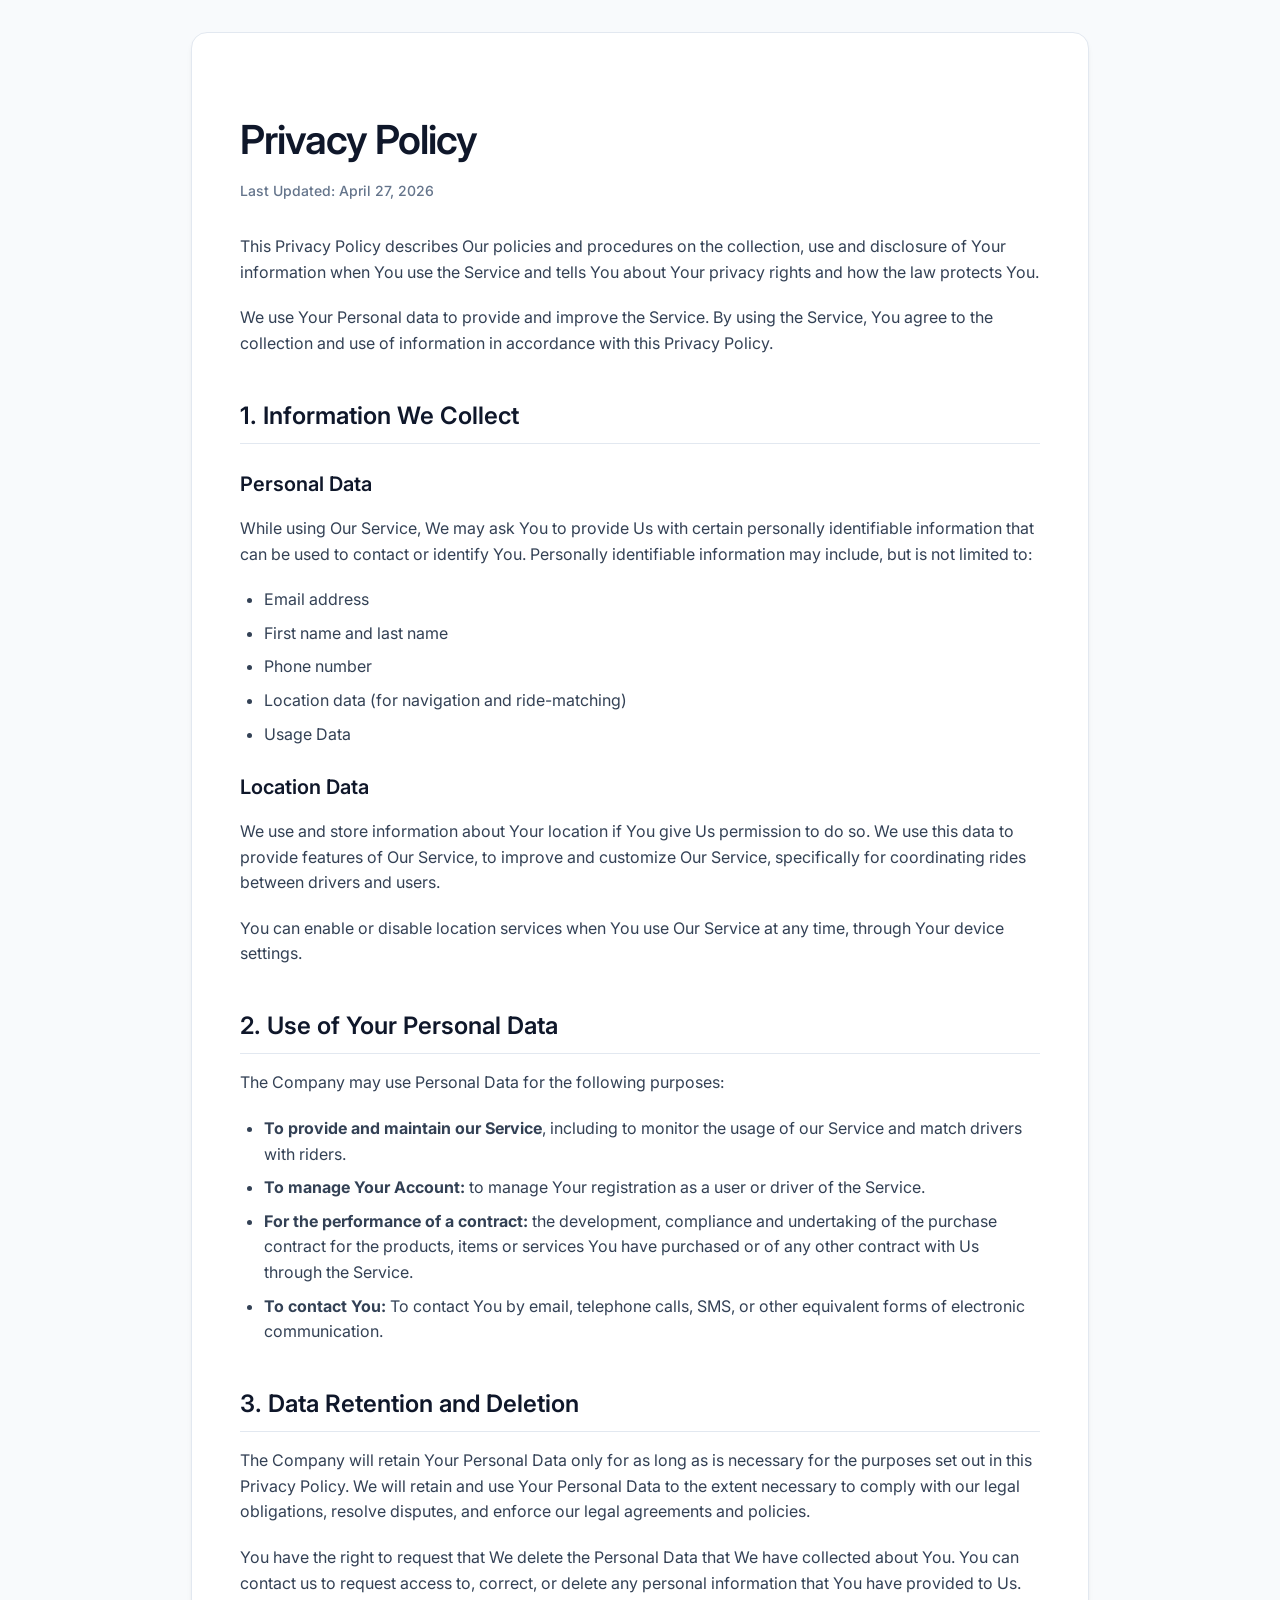
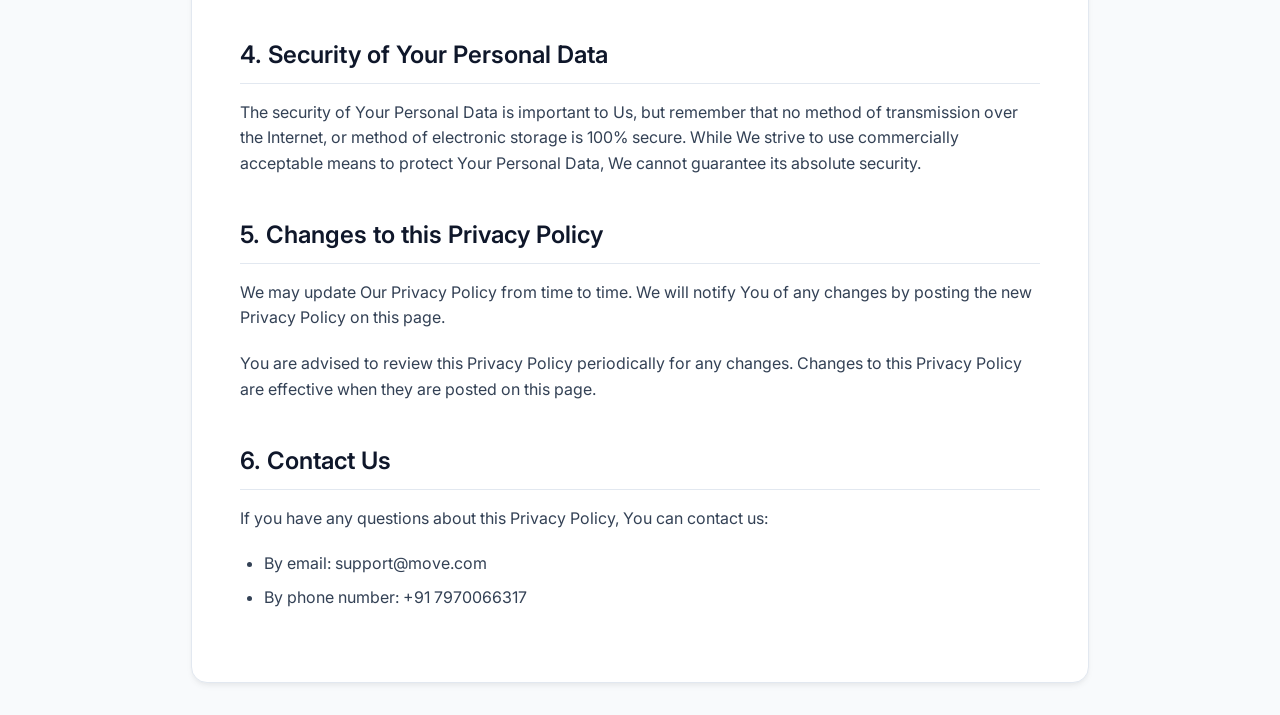
==== privacy_policy.html @ 867cb869 "Add Privacy Policy page" ====
<!DOCTYPE html>
<html lang="en">
<head>
    <meta charset="UTF-8">
    <meta name="viewport" content="width=device-width, initial-scale=1.0">
    <title>Privacy Policy</title>
    <style>
        :root {
            --primary-color: #0f172a;
            --text-color: #334155;
            --bg-color: #f8fafc;
            --card-bg: #ffffff;
            --border-color: #e2e8f0;
        }

        body {
            font-family: 'Inter', -apple-system, BlinkMacSystemFont, 'Segoe UI', Roboto, Oxygen, Ubuntu, Cantarell, sans-serif;
            line-height: 1.6;
            color: var(--text-color);
            background-color: var(--bg-color);
            margin: 0;
            padding: 2rem 1rem;
            -webkit-font-smoothing: antialiased;
        }

        .container {
            max-width: 800px;
            margin: 0 auto;
            background-color: var(--card-bg);
            padding: 3rem;
            border-radius: 16px;
            box-shadow: 0 4px 6px -1px rgba(0, 0, 0, 0.05), 0 2px 4px -1px rgba(0, 0, 0, 0.03);
            border: 1px solid var(--border-color);
        }

        h1, h2, h3 {
            color: var(--primary-color);
            font-weight: 600;
        }

        h1 {
            font-size: 2.5rem;
            margin-bottom: 0.5rem;
            letter-spacing: -0.025em;
        }

        h2 {
            font-size: 1.5rem;
            margin-top: 2.5rem;
            margin-bottom: 1rem;
            padding-bottom: 0.5rem;
            border-bottom: 1px solid var(--border-color);
        }

        h3 {
            font-size: 1.25rem;
            margin-top: 1.5rem;
            margin-bottom: 0.75rem;
        }

        p {
            margin-bottom: 1.25rem;
        }

        ul {
            margin-bottom: 1.5rem;
            padding-left: 1.5rem;
        }

        li {
            margin-bottom: 0.5rem;
        }

        .last-updated {
            color: #64748b;
            font-size: 0.875rem;
            margin-bottom: 2rem;
            font-weight: 500;
        }

        a {
            color: #2563eb;
            text-decoration: none;
        }

        a:hover {
            text-decoration: underline;
        }

        @media (max-width: 640px) {
            body {
                padding: 1rem;
            }
            .container {
                padding: 1.5rem;
                border-radius: 12px;
            }
            h1 {
                font-size: 2rem;
            }
        }
    </style>
    <!-- Adding Google Fonts for better typography -->
    <link href="https://fonts.googleapis.com/css2?family=Inter:wght@400;500;600;700&display=swap" rel="stylesheet">
</head>
<body>
    <div class="container">
        <h1>Privacy Policy</h1>
        <div class="last-updated">Last Updated: April 27, 2026</div>

        <p>This Privacy Policy describes Our policies and procedures on the collection, use and disclosure of Your information when You use the Service and tells You about Your privacy rights and how the law protects You.</p>

        <p>We use Your Personal data to provide and improve the Service. By using the Service, You agree to the collection and use of information in accordance with this Privacy Policy.</p>

        <h2>1. Information We Collect</h2>
        
        <h3>Personal Data</h3>
        <p>While using Our Service, We may ask You to provide Us with certain personally identifiable information that can be used to contact or identify You. Personally identifiable information may include, but is not limited to:</p>
        <ul>
            <li>Email address</li>
            <li>First name and last name</li>
            <li>Phone number</li>
            <li>Location data (for navigation and ride-matching)</li>
            <li>Usage Data</li>
        </ul>

        <h3>Location Data</h3>
        <p>We use and store information about Your location if You give Us permission to do so. We use this data to provide features of Our Service, to improve and customize Our Service, specifically for coordinating rides between drivers and users.</p>
        <p>You can enable or disable location services when You use Our Service at any time, through Your device settings.</p>

        <h2>2. Use of Your Personal Data</h2>
        <p>The Company may use Personal Data for the following purposes:</p>
        <ul>
            <li><strong>To provide and maintain our Service</strong>, including to monitor the usage of our Service and match drivers with riders.</li>
            <li><strong>To manage Your Account:</strong> to manage Your registration as a user or driver of the Service.</li>
            <li><strong>For the performance of a contract:</strong> the development, compliance and undertaking of the purchase contract for the products, items or services You have purchased or of any other contract with Us through the Service.</li>
            <li><strong>To contact You:</strong> To contact You by email, telephone calls, SMS, or other equivalent forms of electronic communication.</li>
        </ul>

        <h2>3. Data Retention and Deletion</h2>
        <p>The Company will retain Your Personal Data only for as long as is necessary for the purposes set out in this Privacy Policy. We will retain and use Your Personal Data to the extent necessary to comply with our legal obligations, resolve disputes, and enforce our legal agreements and policies.</p>
        <p>You have the right to request that We delete the Personal Data that We have collected about You. You can contact us to request access to, correct, or delete any personal information that You have provided to Us.</p>

        <h2>4. Security of Your Personal Data</h2>
        <p>The security of Your Personal Data is important to Us, but remember that no method of transmission over the Internet, or method of electronic storage is 100% secure. While We strive to use commercially acceptable means to protect Your Personal Data, We cannot guarantee its absolute security.</p>

        <h2>5. Changes to this Privacy Policy</h2>
        <p>We may update Our Privacy Policy from time to time. We will notify You of any changes by posting the new Privacy Policy on this page.</p>
        <p>You are advised to review this Privacy Policy periodically for any changes. Changes to this Privacy Policy are effective when they are posted on this page.</p>

        <h2>6. Contact Us</h2>
        <p>If you have any questions about this Privacy Policy, You can contact us:</p>
        <ul>
            <li>By email: support@move.com</li>
            <li>By phone number: +91 7970066317</li> 
        </ul>
    </div>
</body>
</html>
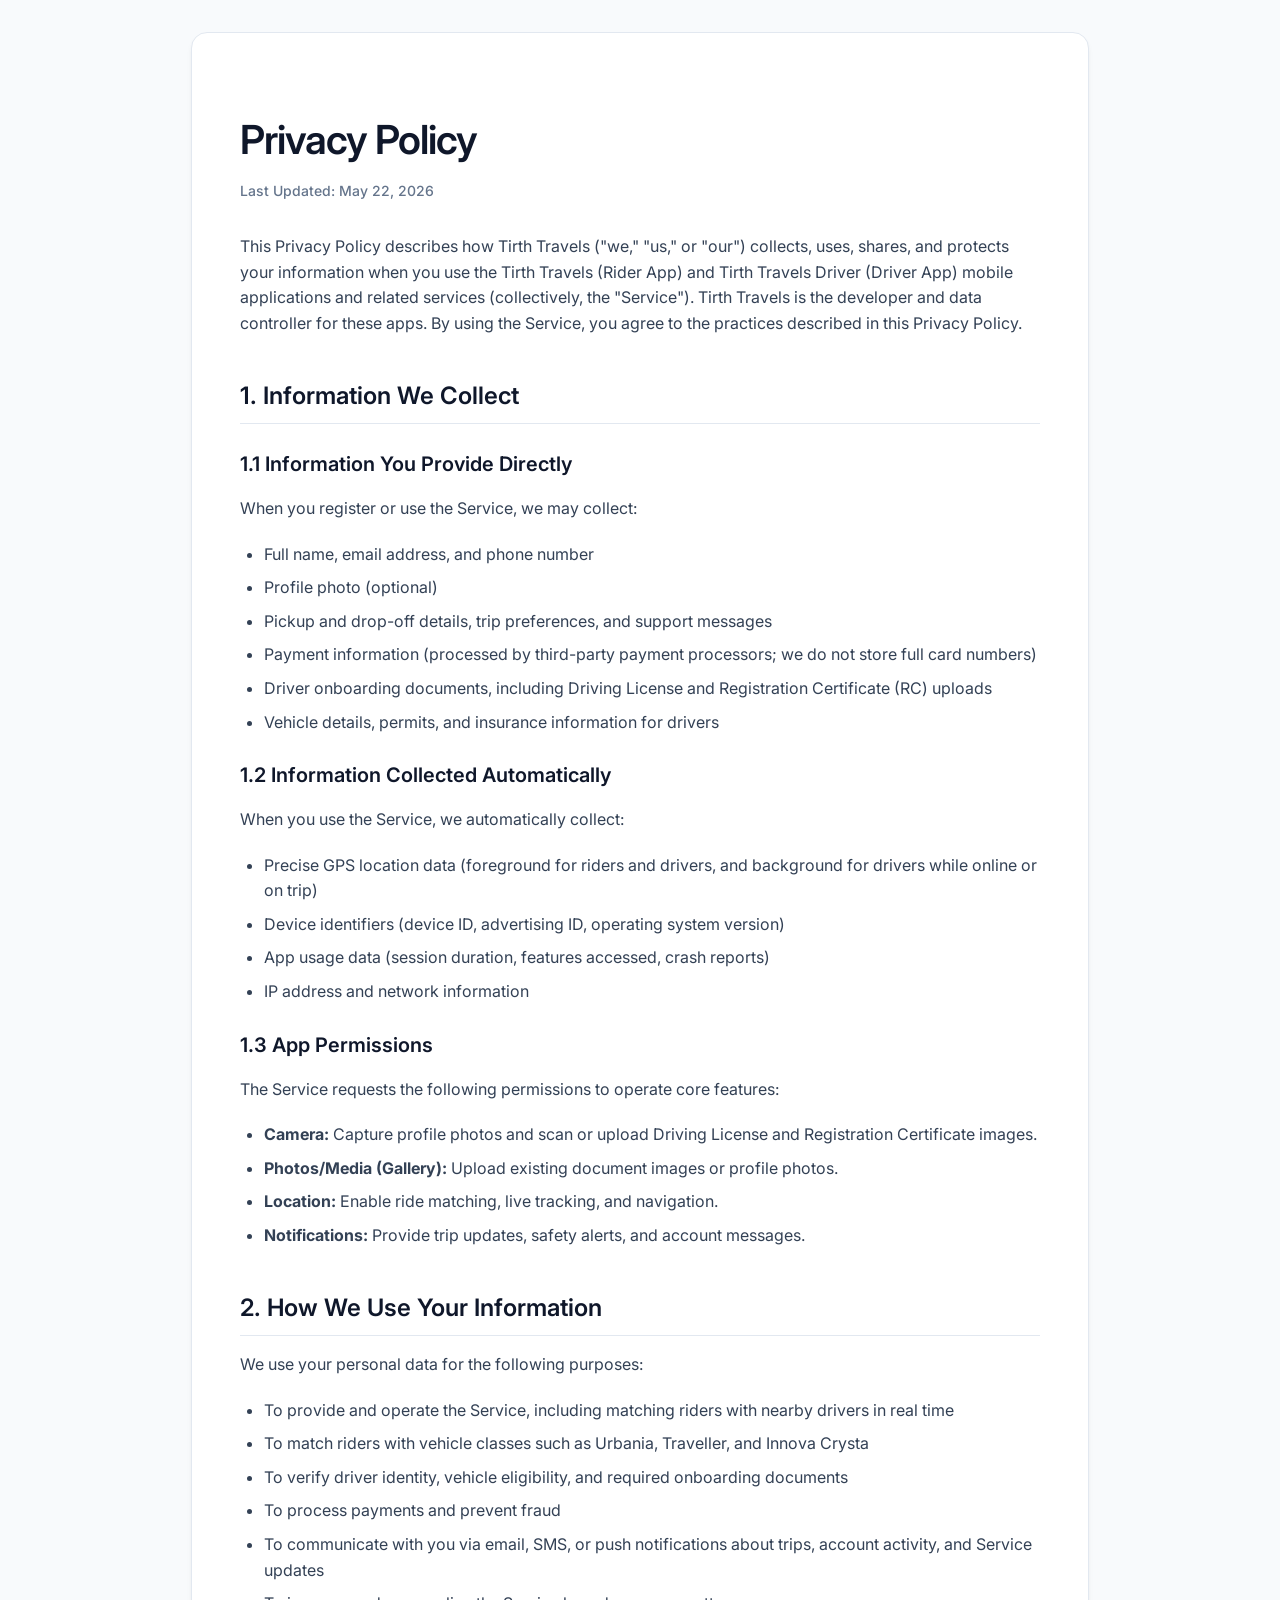
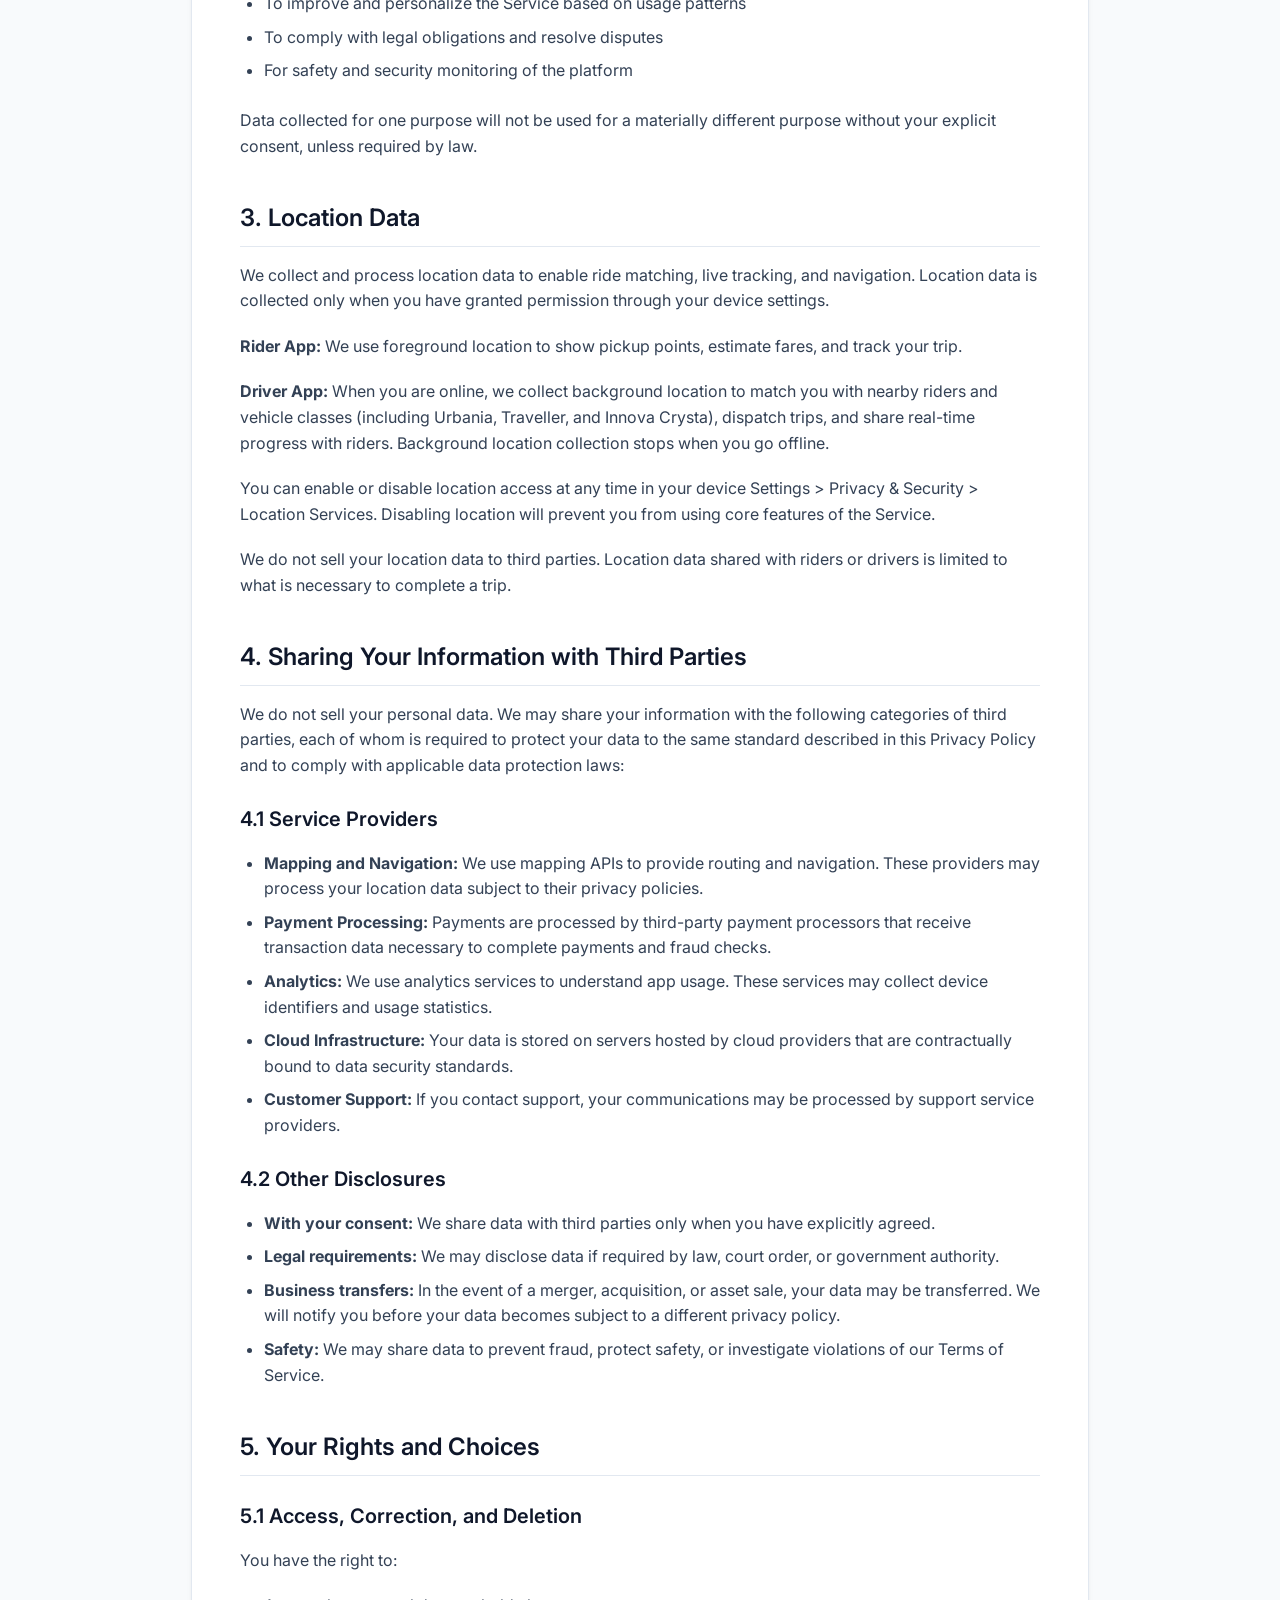
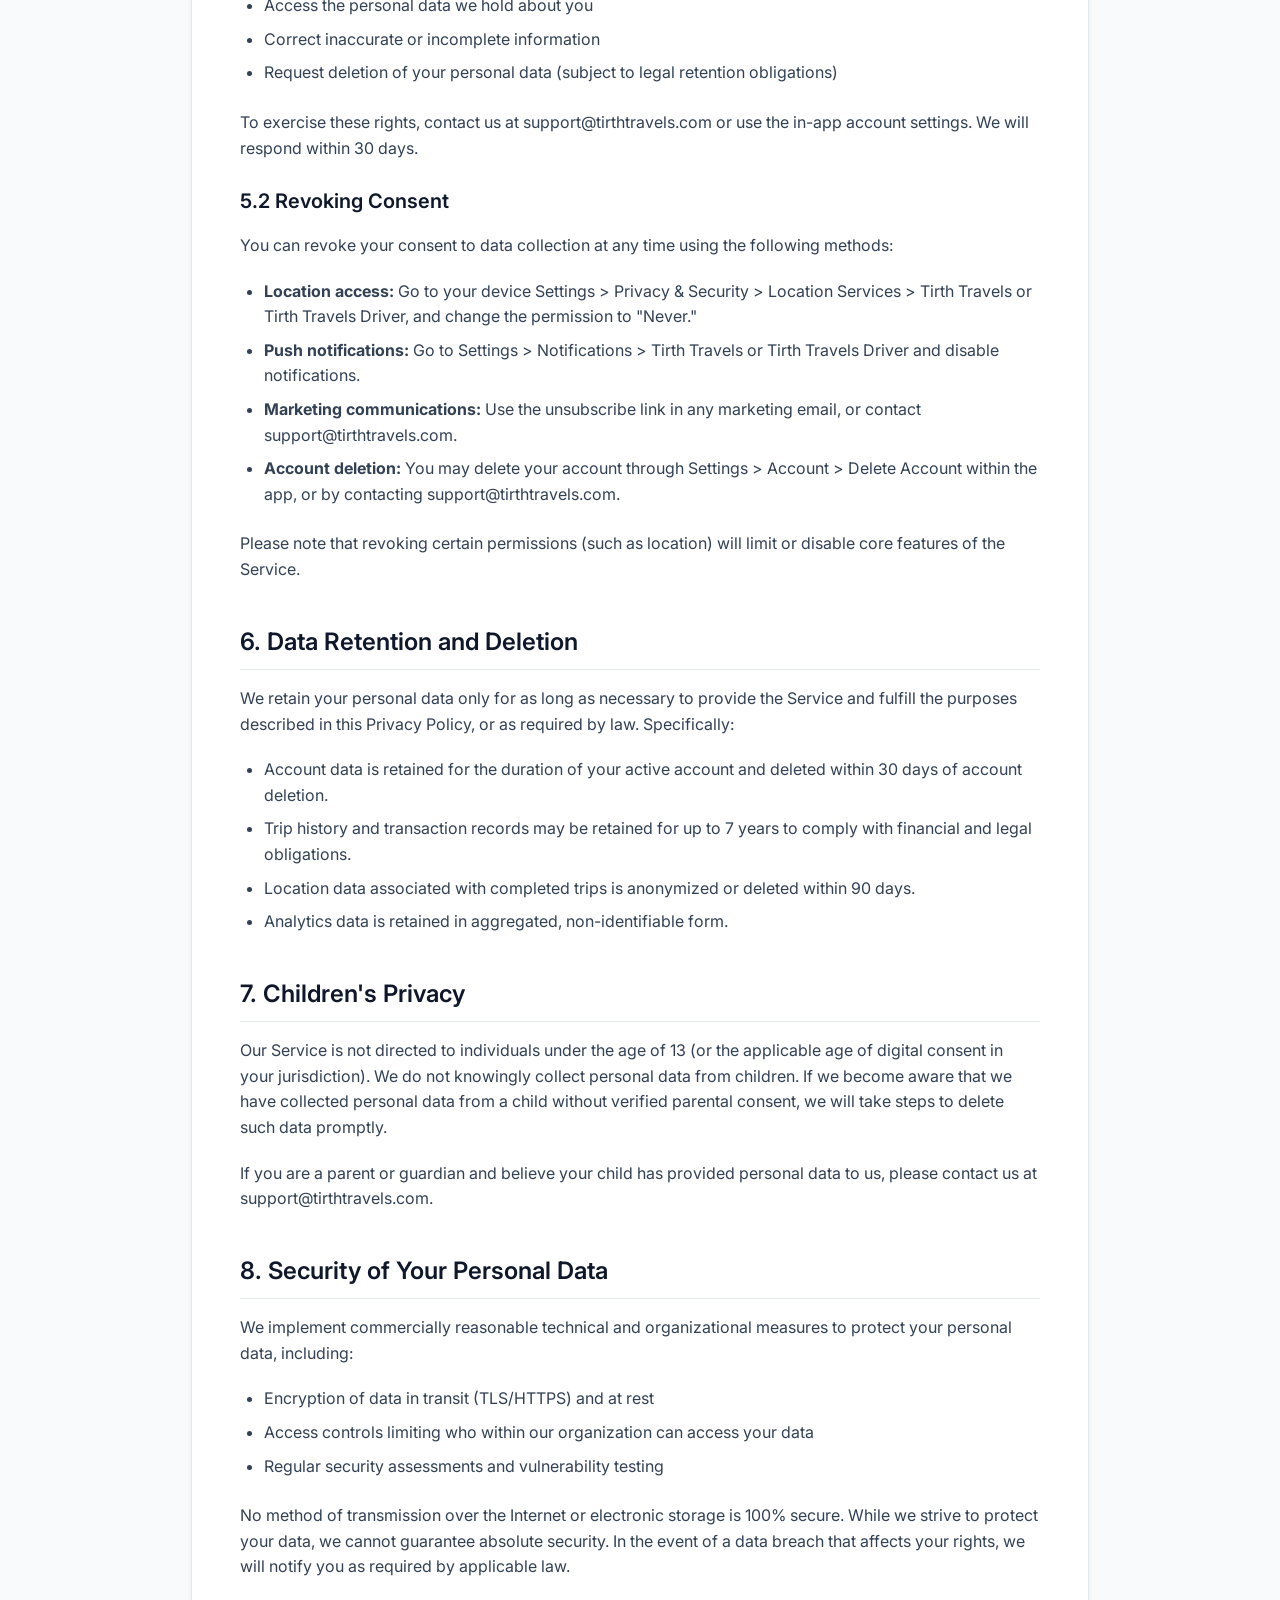
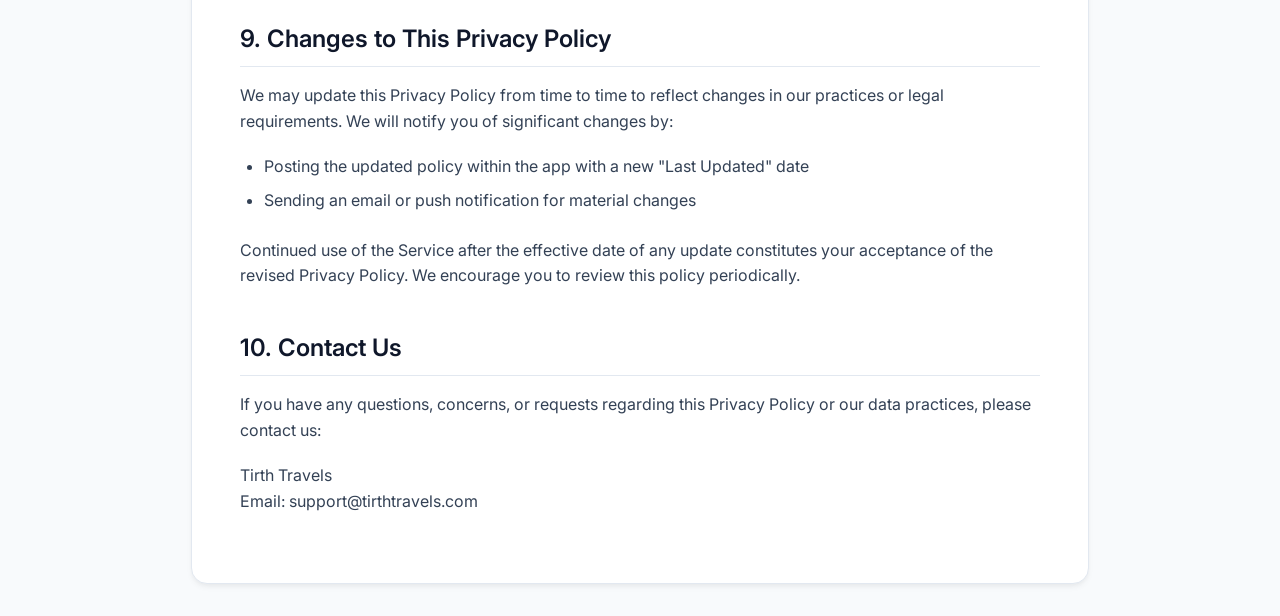
==== commit 9629a61b: "Update privacy policy content Agent-Logs-Url: https://github.com/sumitkumards07/Moveweb/sessions/36a" ====
--- a/privacy_policy.html
+++ b/privacy_policy.html
@@ -3,7 +3,7 @@
 <head>
     <meta charset="UTF-8">
     <meta name="viewport" content="width=device-width, initial-scale=1.0">
-    <title>Privacy Policy</title>
+    <title>Tirth Travels Privacy Policy</title>
     <style>
         :root {
             --primary-color: #0f172a;
@@ -100,60 +100,141 @@
             }
         }
     </style>
-    <!-- Adding Google Fonts for better typography -->
     <link href="https://fonts.googleapis.com/css2?family=Inter:wght@400;500;600;700&display=swap" rel="stylesheet">
 </head>
 <body>
     <div class="container">
         <h1>Privacy Policy</h1>
-        <div class="last-updated">Last Updated: April 27, 2026</div>
-
-        <p>This Privacy Policy describes Our policies and procedures on the collection, use and disclosure of Your information when You use the Service and tells You about Your privacy rights and how the law protects You.</p>
-
-        <p>We use Your Personal data to provide and improve the Service. By using the Service, You agree to the collection and use of information in accordance with this Privacy Policy.</p>
+        <div class="last-updated">Last Updated: May 22, 2026</div>
+
+        <p>This Privacy Policy describes how Tirth Travels ("we," "us," or "our") collects, uses, shares, and protects your information when you use the Tirth Travels (Rider App) and Tirth Travels Driver (Driver App) mobile applications and related services (collectively, the "Service"). Tirth Travels is the developer and data controller for these apps. By using the Service, you agree to the practices described in this Privacy Policy.</p>
 
         <h2>1. Information We Collect</h2>
-        
-        <h3>Personal Data</h3>
-        <p>While using Our Service, We may ask You to provide Us with certain personally identifiable information that can be used to contact or identify You. Personally identifiable information may include, but is not limited to:</p>
-        <ul>
-            <li>Email address</li>
-            <li>First name and last name</li>
-            <li>Phone number</li>
-            <li>Location data (for navigation and ride-matching)</li>
-            <li>Usage Data</li>
-        </ul>
-
-        <h3>Location Data</h3>
-        <p>We use and store information about Your location if You give Us permission to do so. We use this data to provide features of Our Service, to improve and customize Our Service, specifically for coordinating rides between drivers and users.</p>
-        <p>You can enable or disable location services when You use Our Service at any time, through Your device settings.</p>
-
-        <h2>2. Use of Your Personal Data</h2>
-        <p>The Company may use Personal Data for the following purposes:</p>
-        <ul>
-            <li><strong>To provide and maintain our Service</strong>, including to monitor the usage of our Service and match drivers with riders.</li>
-            <li><strong>To manage Your Account:</strong> to manage Your registration as a user or driver of the Service.</li>
-            <li><strong>For the performance of a contract:</strong> the development, compliance and undertaking of the purchase contract for the products, items or services You have purchased or of any other contract with Us through the Service.</li>
-            <li><strong>To contact You:</strong> To contact You by email, telephone calls, SMS, or other equivalent forms of electronic communication.</li>
-        </ul>
-
-        <h2>3. Data Retention and Deletion</h2>
-        <p>The Company will retain Your Personal Data only for as long as is necessary for the purposes set out in this Privacy Policy. We will retain and use Your Personal Data to the extent necessary to comply with our legal obligations, resolve disputes, and enforce our legal agreements and policies.</p>
-        <p>You have the right to request that We delete the Personal Data that We have collected about You. You can contact us to request access to, correct, or delete any personal information that You have provided to Us.</p>
-
-        <h2>4. Security of Your Personal Data</h2>
-        <p>The security of Your Personal Data is important to Us, but remember that no method of transmission over the Internet, or method of electronic storage is 100% secure. While We strive to use commercially acceptable means to protect Your Personal Data, We cannot guarantee its absolute security.</p>
-
-        <h2>5. Changes to this Privacy Policy</h2>
-        <p>We may update Our Privacy Policy from time to time. We will notify You of any changes by posting the new Privacy Policy on this page.</p>
-        <p>You are advised to review this Privacy Policy periodically for any changes. Changes to this Privacy Policy are effective when they are posted on this page.</p>
-
-        <h2>6. Contact Us</h2>
-        <p>If you have any questions about this Privacy Policy, You can contact us:</p>
-        <ul>
-            <li>By email: support@move.com</li>
-            <li>By phone number: +91 7970066317</li> 
-        </ul>
+
+        <h3>1.1 Information You Provide Directly</h3>
+        <p>When you register or use the Service, we may collect:</p>
+        <ul>
+            <li>Full name, email address, and phone number</li>
+            <li>Profile photo (optional)</li>
+            <li>Pickup and drop-off details, trip preferences, and support messages</li>
+            <li>Payment information (processed by third-party payment processors; we do not store full card numbers)</li>
+            <li>Driver onboarding documents, including Driving License and Registration Certificate (RC) uploads</li>
+            <li>Vehicle details, permits, and insurance information for drivers</li>
+        </ul>
+
+        <h3>1.2 Information Collected Automatically</h3>
+        <p>When you use the Service, we automatically collect:</p>
+        <ul>
+            <li>Precise GPS location data (foreground for riders and drivers, and background for drivers while online or on trip)</li>
+            <li>Device identifiers (device ID, advertising ID, operating system version)</li>
+            <li>App usage data (session duration, features accessed, crash reports)</li>
+            <li>IP address and network information</li>
+        </ul>
+
+        <h3>1.3 App Permissions</h3>
+        <p>The Service requests the following permissions to operate core features:</p>
+        <ul>
+            <li><strong>Camera:</strong> Capture profile photos and scan or upload Driving License and Registration Certificate images.</li>
+            <li><strong>Photos/Media (Gallery):</strong> Upload existing document images or profile photos.</li>
+            <li><strong>Location:</strong> Enable ride matching, live tracking, and navigation.</li>
+            <li><strong>Notifications:</strong> Provide trip updates, safety alerts, and account messages.</li>
+        </ul>
+
+        <h2>2. How We Use Your Information</h2>
+        <p>We use your personal data for the following purposes:</p>
+        <ul>
+            <li>To provide and operate the Service, including matching riders with nearby drivers in real time</li>
+            <li>To match riders with vehicle classes such as Urbania, Traveller, and Innova Crysta</li>
+            <li>To verify driver identity, vehicle eligibility, and required onboarding documents</li>
+            <li>To process payments and prevent fraud</li>
+            <li>To communicate with you via email, SMS, or push notifications about trips, account activity, and Service updates</li>
+            <li>To improve and personalize the Service based on usage patterns</li>
+            <li>To comply with legal obligations and resolve disputes</li>
+            <li>For safety and security monitoring of the platform</li>
+        </ul>
+        <p>Data collected for one purpose will not be used for a materially different purpose without your explicit consent, unless required by law.</p>
+
+        <h2>3. Location Data</h2>
+        <p>We collect and process location data to enable ride matching, live tracking, and navigation. Location data is collected only when you have granted permission through your device settings.</p>
+        <p><strong>Rider App:</strong> We use foreground location to show pickup points, estimate fares, and track your trip.</p>
+        <p><strong>Driver App:</strong> When you are online, we collect background location to match you with nearby riders and vehicle classes (including Urbania, Traveller, and Innova Crysta), dispatch trips, and share real-time progress with riders. Background location collection stops when you go offline.</p>
+        <p>You can enable or disable location access at any time in your device Settings &gt; Privacy &amp; Security &gt; Location Services. Disabling location will prevent you from using core features of the Service.</p>
+        <p>We do not sell your location data to third parties. Location data shared with riders or drivers is limited to what is necessary to complete a trip.</p>
+
+        <h2>4. Sharing Your Information with Third Parties</h2>
+        <p>We do not sell your personal data. We may share your information with the following categories of third parties, each of whom is required to protect your data to the same standard described in this Privacy Policy and to comply with applicable data protection laws:</p>
+
+        <h3>4.1 Service Providers</h3>
+        <ul>
+            <li><strong>Mapping and Navigation:</strong> We use mapping APIs to provide routing and navigation. These providers may process your location data subject to their privacy policies.</li>
+            <li><strong>Payment Processing:</strong> Payments are processed by third-party payment processors that receive transaction data necessary to complete payments and fraud checks.</li>
+            <li><strong>Analytics:</strong> We use analytics services to understand app usage. These services may collect device identifiers and usage statistics.</li>
+            <li><strong>Cloud Infrastructure:</strong> Your data is stored on servers hosted by cloud providers that are contractually bound to data security standards.</li>
+            <li><strong>Customer Support:</strong> If you contact support, your communications may be processed by support service providers.</li>
+        </ul>
+
+        <h3>4.2 Other Disclosures</h3>
+        <ul>
+            <li><strong>With your consent:</strong> We share data with third parties only when you have explicitly agreed.</li>
+            <li><strong>Legal requirements:</strong> We may disclose data if required by law, court order, or government authority.</li>
+            <li><strong>Business transfers:</strong> In the event of a merger, acquisition, or asset sale, your data may be transferred. We will notify you before your data becomes subject to a different privacy policy.</li>
+            <li><strong>Safety:</strong> We may share data to prevent fraud, protect safety, or investigate violations of our Terms of Service.</li>
+        </ul>
+
+        <h2>5. Your Rights and Choices</h2>
+
+        <h3>5.1 Access, Correction, and Deletion</h3>
+        <p>You have the right to:</p>
+        <ul>
+            <li>Access the personal data we hold about you</li>
+            <li>Correct inaccurate or incomplete information</li>
+            <li>Request deletion of your personal data (subject to legal retention obligations)</li>
+        </ul>
+        <p>To exercise these rights, contact us at support@tirthtravels.com or use the in-app account settings. We will respond within 30 days.</p>
+
+        <h3>5.2 Revoking Consent</h3>
+        <p>You can revoke your consent to data collection at any time using the following methods:</p>
+        <ul>
+            <li><strong>Location access:</strong> Go to your device Settings &gt; Privacy &amp; Security &gt; Location Services &gt; Tirth Travels or Tirth Travels Driver, and change the permission to "Never."</li>
+            <li><strong>Push notifications:</strong> Go to Settings &gt; Notifications &gt; Tirth Travels or Tirth Travels Driver and disable notifications.</li>
+            <li><strong>Marketing communications:</strong> Use the unsubscribe link in any marketing email, or contact support@tirthtravels.com.</li>
+            <li><strong>Account deletion:</strong> You may delete your account through Settings &gt; Account &gt; Delete Account within the app, or by contacting support@tirthtravels.com.</li>
+        </ul>
+        <p>Please note that revoking certain permissions (such as location) will limit or disable core features of the Service.</p>
+
+        <h2>6. Data Retention and Deletion</h2>
+        <p>We retain your personal data only for as long as necessary to provide the Service and fulfill the purposes described in this Privacy Policy, or as required by law. Specifically:</p>
+        <ul>
+            <li>Account data is retained for the duration of your active account and deleted within 30 days of account deletion.</li>
+            <li>Trip history and transaction records may be retained for up to 7 years to comply with financial and legal obligations.</li>
+            <li>Location data associated with completed trips is anonymized or deleted within 90 days.</li>
+            <li>Analytics data is retained in aggregated, non-identifiable form.</li>
+        </ul>
+
+        <h2>7. Children's Privacy</h2>
+        <p>Our Service is not directed to individuals under the age of 13 (or the applicable age of digital consent in your jurisdiction). We do not knowingly collect personal data from children. If we become aware that we have collected personal data from a child without verified parental consent, we will take steps to delete such data promptly.</p>
+        <p>If you are a parent or guardian and believe your child has provided personal data to us, please contact us at support@tirthtravels.com.</p>
+
+        <h2>8. Security of Your Personal Data</h2>
+        <p>We implement commercially reasonable technical and organizational measures to protect your personal data, including:</p>
+        <ul>
+            <li>Encryption of data in transit (TLS/HTTPS) and at rest</li>
+            <li>Access controls limiting who within our organization can access your data</li>
+            <li>Regular security assessments and vulnerability testing</li>
+        </ul>
+        <p>No method of transmission over the Internet or electronic storage is 100% secure. While we strive to protect your data, we cannot guarantee absolute security. In the event of a data breach that affects your rights, we will notify you as required by applicable law.</p>
+
+        <h2>9. Changes to This Privacy Policy</h2>
+        <p>We may update this Privacy Policy from time to time to reflect changes in our practices or legal requirements. We will notify you of significant changes by:</p>
+        <ul>
+            <li>Posting the updated policy within the app with a new "Last Updated" date</li>
+            <li>Sending an email or push notification for material changes</li>
+        </ul>
+        <p>Continued use of the Service after the effective date of any update constitutes your acceptance of the revised Privacy Policy. We encourage you to review this policy periodically.</p>
+
+        <h2>10. Contact Us</h2>
+        <p>If you have any questions, concerns, or requests regarding this Privacy Policy or our data practices, please contact us:</p>
+        <p>Tirth Travels<br>Email: support@tirthtravels.com</p>
     </div>
 </body>
 </html>
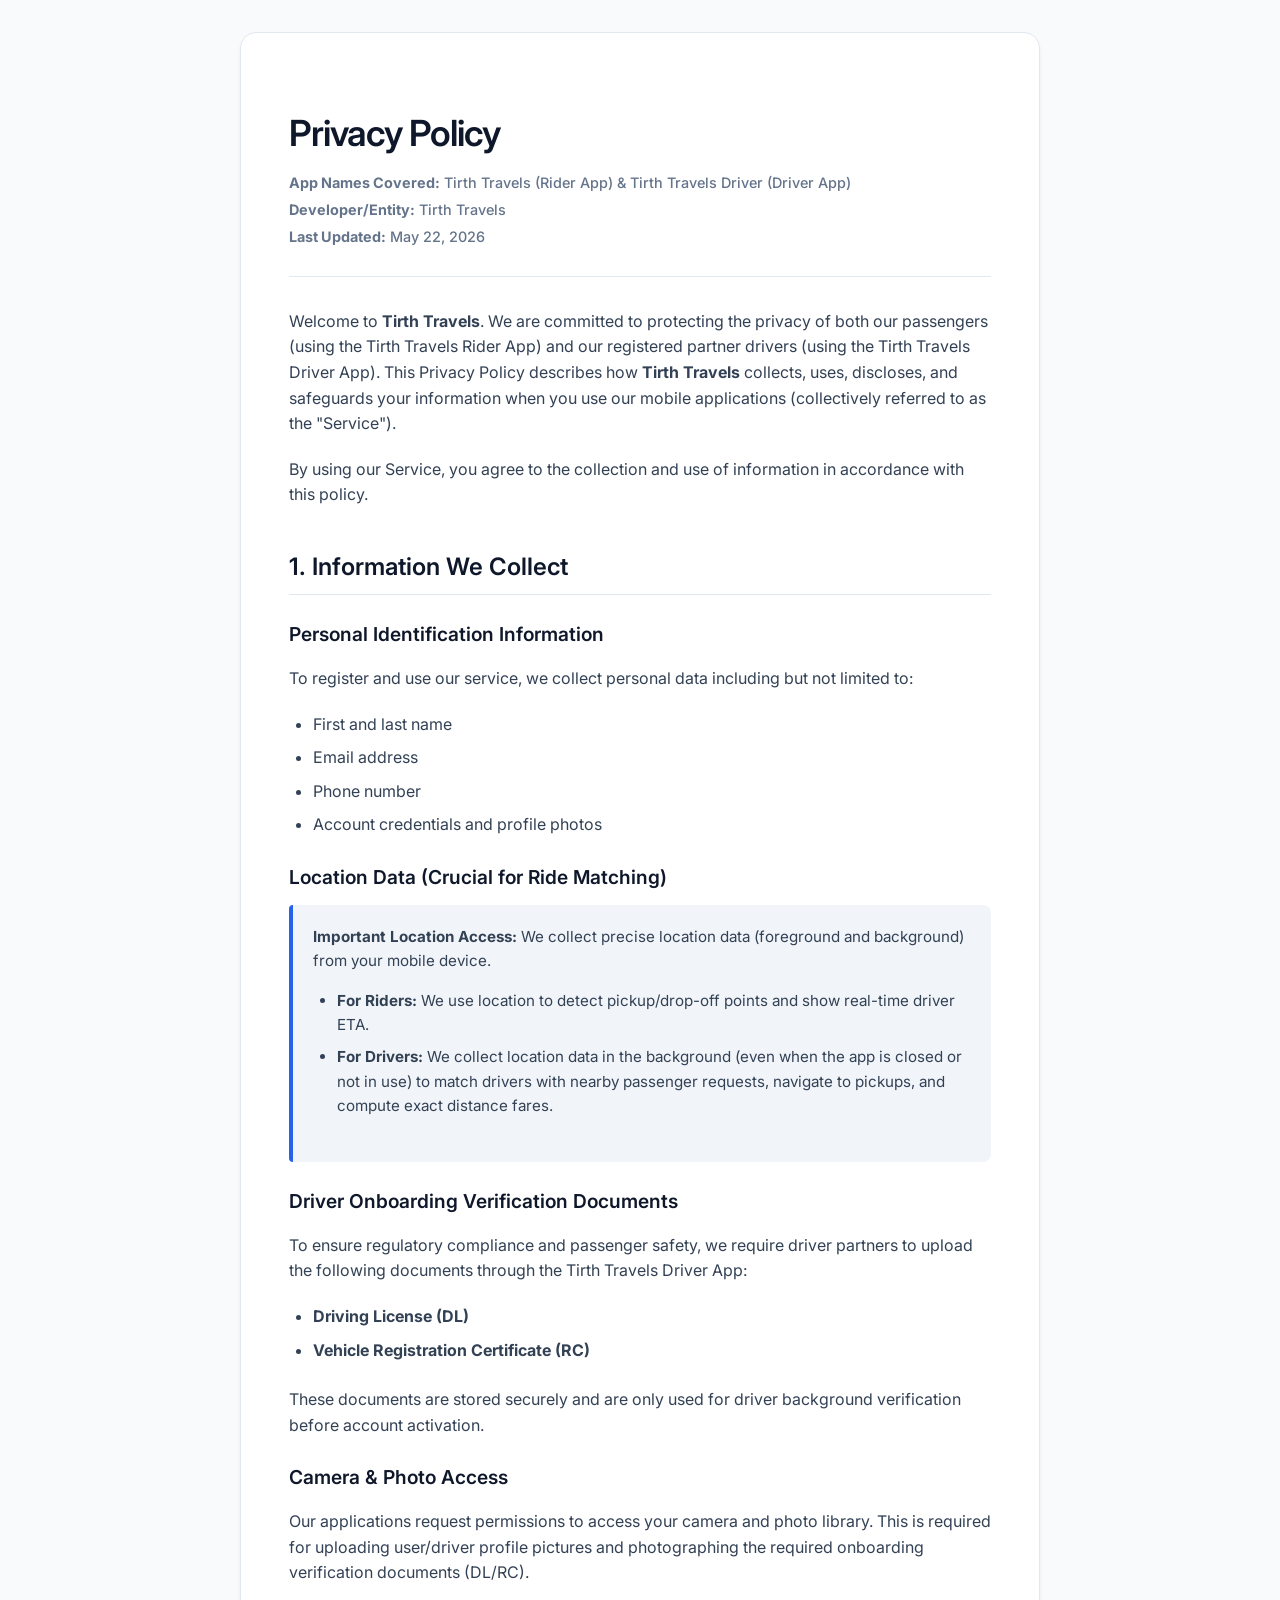
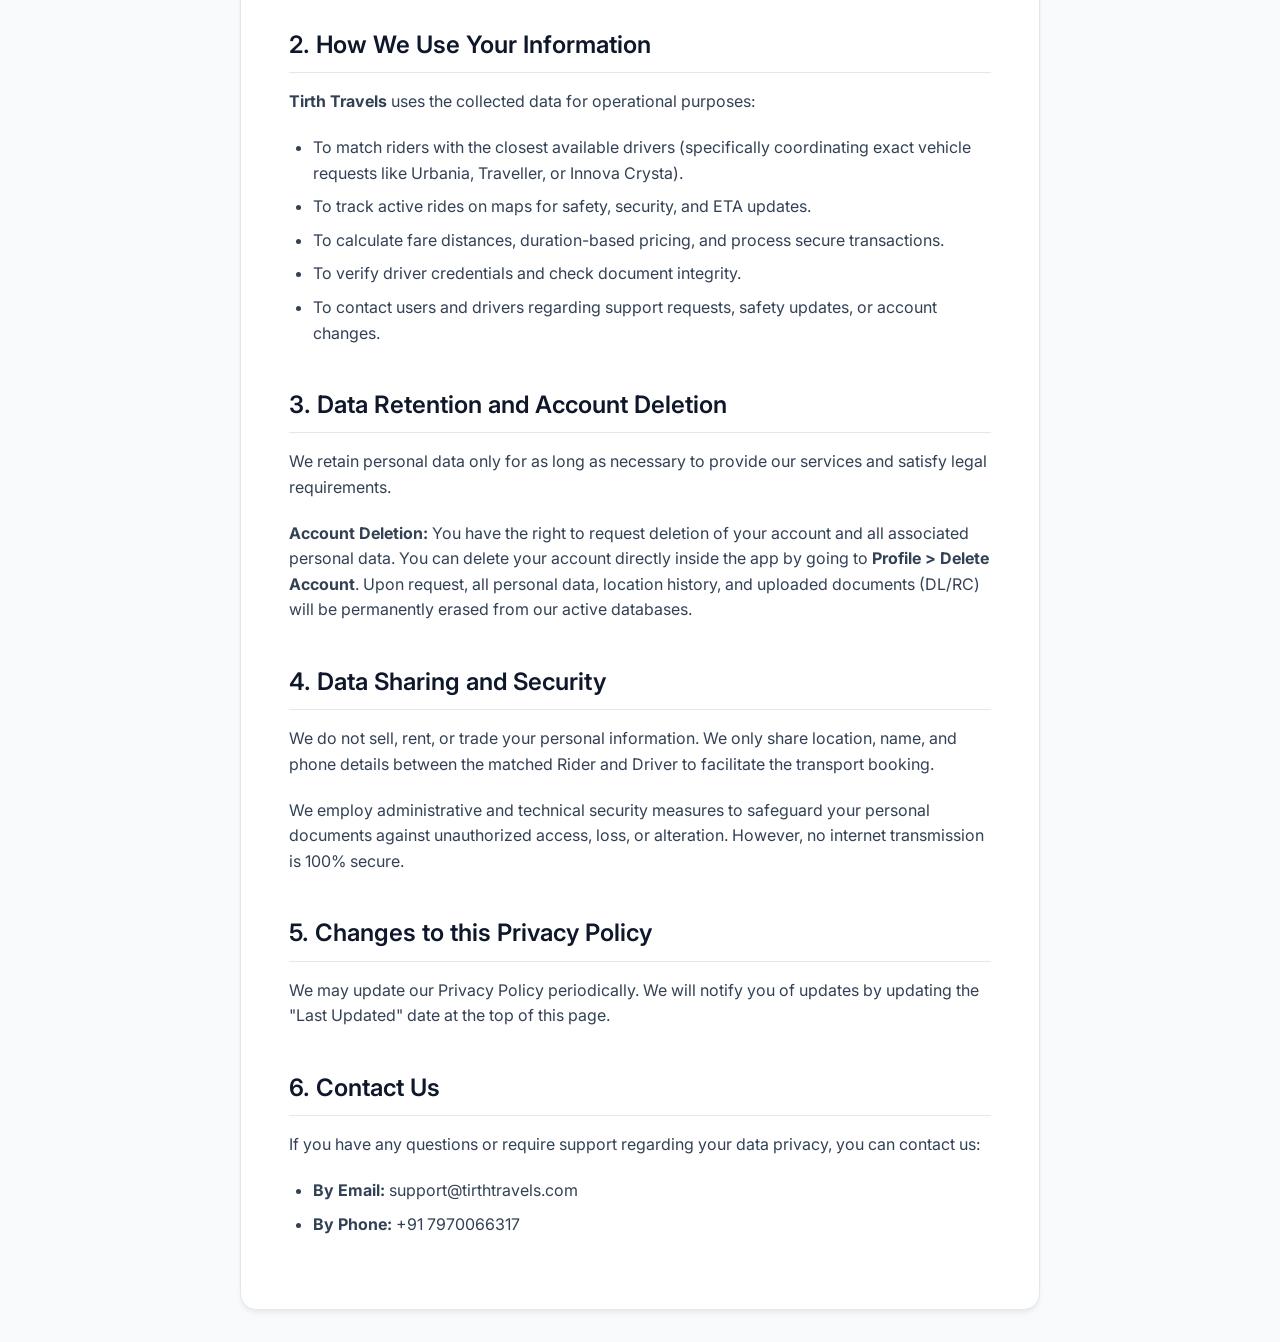
==== commit 9965b1dd: "chore: update privacy policy to match Tirth Travels branding" ====
--- a/privacy_policy.html
+++ b/privacy_policy.html
@@ -2,46 +2,67 @@
 <html lang="en">
 <head>
     <meta charset="UTF-8">
-    <meta name="viewport" content="width=device-width, initial-scale=1.0">
-    <title>Tirth Travels Privacy Policy</title>
+    <meta name="viewport" content="width=device-width, initial-scale=1.0, viewport-fit=cover">
+    <title>Privacy Policy - Tirth Travels</title>
     <style>
         :root {
-            --primary-color: #0f172a;
-            --text-color: #334155;
-            --bg-color: #f8fafc;
+            --primary: #0f172a;
+            --primary-accent: #2563eb;
+            --text-main: #334155;
+            --text-light: #64748b;
+            --bg-page: #f8fafc;
             --card-bg: #ffffff;
-            --border-color: #e2e8f0;
+            --border: #e2e8f0;
         }
 
         body {
-            font-family: 'Inter', -apple-system, BlinkMacSystemFont, 'Segoe UI', Roboto, Oxygen, Ubuntu, Cantarell, sans-serif;
+            font-family: 'Inter', -apple-system, BlinkMacSystemFont, 'Segoe UI', Roboto, Helvetica, Arial, sans-serif;
             line-height: 1.6;
-            color: var(--text-color);
-            background-color: var(--bg-color);
+            color: var(--text-main);
+            background-color: var(--bg-page);
             margin: 0;
-            padding: 2rem 1rem;
+            padding: calc(2rem + env(safe-area-inset-top)) 
+                     calc(1rem + env(safe-area-inset-right)) 
+                     calc(2rem + env(safe-area-inset-bottom)) 
+                     calc(1rem + env(safe-area-inset-left));
             -webkit-font-smoothing: antialiased;
+            min-height: 100vh;
         }
 
         .container {
+            width: 100%;
             max-width: 800px;
             margin: 0 auto;
             background-color: var(--card-bg);
             padding: 3rem;
             border-radius: 16px;
             box-shadow: 0 4px 6px -1px rgba(0, 0, 0, 0.05), 0 2px 4px -1px rgba(0, 0, 0, 0.03);
-            border: 1px solid var(--border-color);
+            border: 1px solid var(--border);
+            box-sizing: border-box;
         }
 
         h1, h2, h3 {
-            color: var(--primary-color);
+            color: var(--primary);
             font-weight: 600;
         }
 
         h1 {
-            font-size: 2.5rem;
+            font-size: 2.25rem;
             margin-bottom: 0.5rem;
             letter-spacing: -0.025em;
+        }
+
+        .meta-info {
+            color: var(--text-light);
+            font-size: 0.9rem;
+            margin-bottom: 2rem;
+            font-weight: 500;
+            border-bottom: 1px solid var(--border);
+            padding-bottom: 1.5rem;
+        }
+
+        .meta-info p {
+            margin: 4px 0;
         }
 
         h2 {
@@ -49,11 +70,11 @@
             margin-top: 2.5rem;
             margin-bottom: 1rem;
             padding-bottom: 0.5rem;
-            border-bottom: 1px solid var(--border-color);
+            border-bottom: 1px solid var(--border);
         }
 
         h3 {
-            font-size: 1.25rem;
+            font-size: 1.2rem;
             margin-top: 1.5rem;
             margin-bottom: 0.75rem;
         }
@@ -71,16 +92,19 @@
             margin-bottom: 0.5rem;
         }
 
-        .last-updated {
-            color: #64748b;
-            font-size: 0.875rem;
-            margin-bottom: 2rem;
+        .highlight-box {
+            background-color: #f1f5f9;
+            border-left: 4px solid var(--primary-accent);
+            padding: 1.25rem;
+            border-radius: 4px 8px 8px 4px;
+            margin-bottom: 1.5rem;
+            font-size: 0.95rem;
+        }
+
+        a {
+            color: var(--primary-accent);
+            text-decoration: none;
             font-weight: 500;
-        }
-
-        a {
-            color: #2563eb;
-            text-decoration: none;
         }
 
         a:hover {
@@ -96,145 +120,84 @@
                 border-radius: 12px;
             }
             h1 {
-                font-size: 2rem;
+                font-size: 1.75rem;
             }
         }
     </style>
+    <!-- Google Font Inter -->
     <link href="https://fonts.googleapis.com/css2?family=Inter:wght@400;500;600;700&display=swap" rel="stylesheet">
 </head>
 <body>
     <div class="container">
         <h1>Privacy Policy</h1>
-        <div class="last-updated">Last Updated: May 22, 2026</div>
-
-        <p>This Privacy Policy describes how Tirth Travels ("we," "us," or "our") collects, uses, shares, and protects your information when you use the Tirth Travels (Rider App) and Tirth Travels Driver (Driver App) mobile applications and related services (collectively, the "Service"). Tirth Travels is the developer and data controller for these apps. By using the Service, you agree to the practices described in this Privacy Policy.</p>
+        <div class="meta-info">
+            <p><strong>App Names Covered:</strong> Tirth Travels (Rider App) &amp; Tirth Travels Driver (Driver App)</p>
+            <p><strong>Developer/Entity:</strong> Tirth Travels</p>
+            <p><strong>Last Updated:</strong> May 22, 2026</p>
+        </div>
+
+        <p>Welcome to <strong>Tirth Travels</strong>. We are committed to protecting the privacy of both our passengers (using the Tirth Travels Rider App) and our registered partner drivers (using the Tirth Travels Driver App). This Privacy Policy describes how <strong>Tirth Travels</strong> collects, uses, discloses, and safeguards your information when you use our mobile applications (collectively referred to as the "Service").</p>
+
+        <p>By using our Service, you agree to the collection and use of information in accordance with this policy.</p>
 
         <h2>1. Information We Collect</h2>
-
-        <h3>1.1 Information You Provide Directly</h3>
-        <p>When you register or use the Service, we may collect:</p>
-        <ul>
-            <li>Full name, email address, and phone number</li>
-            <li>Profile photo (optional)</li>
-            <li>Pickup and drop-off details, trip preferences, and support messages</li>
-            <li>Payment information (processed by third-party payment processors; we do not store full card numbers)</li>
-            <li>Driver onboarding documents, including Driving License and Registration Certificate (RC) uploads</li>
-            <li>Vehicle details, permits, and insurance information for drivers</li>
-        </ul>
-
-        <h3>1.2 Information Collected Automatically</h3>
-        <p>When you use the Service, we automatically collect:</p>
-        <ul>
-            <li>Precise GPS location data (foreground for riders and drivers, and background for drivers while online or on trip)</li>
-            <li>Device identifiers (device ID, advertising ID, operating system version)</li>
-            <li>App usage data (session duration, features accessed, crash reports)</li>
-            <li>IP address and network information</li>
-        </ul>
-
-        <h3>1.3 App Permissions</h3>
-        <p>The Service requests the following permissions to operate core features:</p>
-        <ul>
-            <li><strong>Camera:</strong> Capture profile photos and scan or upload Driving License and Registration Certificate images.</li>
-            <li><strong>Photos/Media (Gallery):</strong> Upload existing document images or profile photos.</li>
-            <li><strong>Location:</strong> Enable ride matching, live tracking, and navigation.</li>
-            <li><strong>Notifications:</strong> Provide trip updates, safety alerts, and account messages.</li>
-        </ul>
+        
+        <h3>Personal Identification Information</h3>
+        <p>To register and use our service, we collect personal data including but not limited to:</p>
+        <ul>
+            <li>First and last name</li>
+            <li>Email address</li>
+            <li>Phone number</li>
+            <li>Account credentials and profile photos</li>
+        </ul>
+
+        <h3>Location Data (Crucial for Ride Matching)</h3>
+        <div class="highlight-box">
+            <strong>Important Location Access:</strong> We collect precise location data (foreground and background) from your mobile device. 
+            <ul>
+                <li><strong>For Riders:</strong> We use location to detect pickup/drop-off points and show real-time driver ETA.</li>
+                <li><strong>For Drivers:</strong> We collect location data in the background (even when the app is closed or not in use) to match drivers with nearby passenger requests, navigate to pickups, and compute exact distance fares.</li>
+            </ul>
+        </div>
+
+        <h3>Driver Onboarding Verification Documents</h3>
+        <p>To ensure regulatory compliance and passenger safety, we require driver partners to upload the following documents through the Tirth Travels Driver App:</p>
+        <ul>
+            <li><strong>Driving License (DL)</strong></li>
+            <li><strong>Vehicle Registration Certificate (RC)</strong></li>
+        </ul>
+        <p>These documents are stored securely and are only used for driver background verification before account activation.</p>
+
+        <h3>Camera &amp; Photo Access</h3>
+        <p>Our applications request permissions to access your camera and photo library. This is required for uploading user/driver profile pictures and photographing the required onboarding verification documents (DL/RC).</p>
 
         <h2>2. How We Use Your Information</h2>
-        <p>We use your personal data for the following purposes:</p>
-        <ul>
-            <li>To provide and operate the Service, including matching riders with nearby drivers in real time</li>
-            <li>To match riders with vehicle classes such as Urbania, Traveller, and Innova Crysta</li>
-            <li>To verify driver identity, vehicle eligibility, and required onboarding documents</li>
-            <li>To process payments and prevent fraud</li>
-            <li>To communicate with you via email, SMS, or push notifications about trips, account activity, and Service updates</li>
-            <li>To improve and personalize the Service based on usage patterns</li>
-            <li>To comply with legal obligations and resolve disputes</li>
-            <li>For safety and security monitoring of the platform</li>
-        </ul>
-        <p>Data collected for one purpose will not be used for a materially different purpose without your explicit consent, unless required by law.</p>
-
-        <h2>3. Location Data</h2>
-        <p>We collect and process location data to enable ride matching, live tracking, and navigation. Location data is collected only when you have granted permission through your device settings.</p>
-        <p><strong>Rider App:</strong> We use foreground location to show pickup points, estimate fares, and track your trip.</p>
-        <p><strong>Driver App:</strong> When you are online, we collect background location to match you with nearby riders and vehicle classes (including Urbania, Traveller, and Innova Crysta), dispatch trips, and share real-time progress with riders. Background location collection stops when you go offline.</p>
-        <p>You can enable or disable location access at any time in your device Settings &gt; Privacy &amp; Security &gt; Location Services. Disabling location will prevent you from using core features of the Service.</p>
-        <p>We do not sell your location data to third parties. Location data shared with riders or drivers is limited to what is necessary to complete a trip.</p>
-
-        <h2>4. Sharing Your Information with Third Parties</h2>
-        <p>We do not sell your personal data. We may share your information with the following categories of third parties, each of whom is required to protect your data to the same standard described in this Privacy Policy and to comply with applicable data protection laws:</p>
-
-        <h3>4.1 Service Providers</h3>
-        <ul>
-            <li><strong>Mapping and Navigation:</strong> We use mapping APIs to provide routing and navigation. These providers may process your location data subject to their privacy policies.</li>
-            <li><strong>Payment Processing:</strong> Payments are processed by third-party payment processors that receive transaction data necessary to complete payments and fraud checks.</li>
-            <li><strong>Analytics:</strong> We use analytics services to understand app usage. These services may collect device identifiers and usage statistics.</li>
-            <li><strong>Cloud Infrastructure:</strong> Your data is stored on servers hosted by cloud providers that are contractually bound to data security standards.</li>
-            <li><strong>Customer Support:</strong> If you contact support, your communications may be processed by support service providers.</li>
-        </ul>
-
-        <h3>4.2 Other Disclosures</h3>
-        <ul>
-            <li><strong>With your consent:</strong> We share data with third parties only when you have explicitly agreed.</li>
-            <li><strong>Legal requirements:</strong> We may disclose data if required by law, court order, or government authority.</li>
-            <li><strong>Business transfers:</strong> In the event of a merger, acquisition, or asset sale, your data may be transferred. We will notify you before your data becomes subject to a different privacy policy.</li>
-            <li><strong>Safety:</strong> We may share data to prevent fraud, protect safety, or investigate violations of our Terms of Service.</li>
-        </ul>
-
-        <h2>5. Your Rights and Choices</h2>
-
-        <h3>5.1 Access, Correction, and Deletion</h3>
-        <p>You have the right to:</p>
-        <ul>
-            <li>Access the personal data we hold about you</li>
-            <li>Correct inaccurate or incomplete information</li>
-            <li>Request deletion of your personal data (subject to legal retention obligations)</li>
-        </ul>
-        <p>To exercise these rights, contact us at support@tirthtravels.com or use the in-app account settings. We will respond within 30 days.</p>
-
-        <h3>5.2 Revoking Consent</h3>
-        <p>You can revoke your consent to data collection at any time using the following methods:</p>
-        <ul>
-            <li><strong>Location access:</strong> Go to your device Settings &gt; Privacy &amp; Security &gt; Location Services &gt; Tirth Travels or Tirth Travels Driver, and change the permission to "Never."</li>
-            <li><strong>Push notifications:</strong> Go to Settings &gt; Notifications &gt; Tirth Travels or Tirth Travels Driver and disable notifications.</li>
-            <li><strong>Marketing communications:</strong> Use the unsubscribe link in any marketing email, or contact support@tirthtravels.com.</li>
-            <li><strong>Account deletion:</strong> You may delete your account through Settings &gt; Account &gt; Delete Account within the app, or by contacting support@tirthtravels.com.</li>
-        </ul>
-        <p>Please note that revoking certain permissions (such as location) will limit or disable core features of the Service.</p>
-
-        <h2>6. Data Retention and Deletion</h2>
-        <p>We retain your personal data only for as long as necessary to provide the Service and fulfill the purposes described in this Privacy Policy, or as required by law. Specifically:</p>
-        <ul>
-            <li>Account data is retained for the duration of your active account and deleted within 30 days of account deletion.</li>
-            <li>Trip history and transaction records may be retained for up to 7 years to comply with financial and legal obligations.</li>
-            <li>Location data associated with completed trips is anonymized or deleted within 90 days.</li>
-            <li>Analytics data is retained in aggregated, non-identifiable form.</li>
-        </ul>
-
-        <h2>7. Children's Privacy</h2>
-        <p>Our Service is not directed to individuals under the age of 13 (or the applicable age of digital consent in your jurisdiction). We do not knowingly collect personal data from children. If we become aware that we have collected personal data from a child without verified parental consent, we will take steps to delete such data promptly.</p>
-        <p>If you are a parent or guardian and believe your child has provided personal data to us, please contact us at support@tirthtravels.com.</p>
-
-        <h2>8. Security of Your Personal Data</h2>
-        <p>We implement commercially reasonable technical and organizational measures to protect your personal data, including:</p>
-        <ul>
-            <li>Encryption of data in transit (TLS/HTTPS) and at rest</li>
-            <li>Access controls limiting who within our organization can access your data</li>
-            <li>Regular security assessments and vulnerability testing</li>
-        </ul>
-        <p>No method of transmission over the Internet or electronic storage is 100% secure. While we strive to protect your data, we cannot guarantee absolute security. In the event of a data breach that affects your rights, we will notify you as required by applicable law.</p>
-
-        <h2>9. Changes to This Privacy Policy</h2>
-        <p>We may update this Privacy Policy from time to time to reflect changes in our practices or legal requirements. We will notify you of significant changes by:</p>
-        <ul>
-            <li>Posting the updated policy within the app with a new "Last Updated" date</li>
-            <li>Sending an email or push notification for material changes</li>
-        </ul>
-        <p>Continued use of the Service after the effective date of any update constitutes your acceptance of the revised Privacy Policy. We encourage you to review this policy periodically.</p>
-
-        <h2>10. Contact Us</h2>
-        <p>If you have any questions, concerns, or requests regarding this Privacy Policy or our data practices, please contact us:</p>
-        <p>Tirth Travels<br>Email: support@tirthtravels.com</p>
+        <p><strong>Tirth Travels</strong> uses the collected data for operational purposes:</p>
+        <ul>
+            <li>To match riders with the closest available drivers (specifically coordinating exact vehicle requests like Urbania, Traveller, or Innova Crysta).</li>
+            <li>To track active rides on maps for safety, security, and ETA updates.</li>
+            <li>To calculate fare distances, duration-based pricing, and process secure transactions.</li>
+            <li>To verify driver credentials and check document integrity.</li>
+            <li>To contact users and drivers regarding support requests, safety updates, or account changes.</li>
+        </ul>
+
+        <h2>3. Data Retention and Account Deletion</h2>
+        <p>We retain personal data only for as long as necessary to provide our services and satisfy legal requirements.</p>
+        <p><strong>Account Deletion:</strong> You have the right to request deletion of your account and all associated personal data. You can delete your account directly inside the app by going to <strong>Profile &gt; Delete Account</strong>. Upon request, all personal data, location history, and uploaded documents (DL/RC) will be permanently erased from our active databases.</p>
+
+        <h2>4. Data Sharing and Security</h2>
+        <p>We do not sell, rent, or trade your personal information. We only share location, name, and phone details between the matched Rider and Driver to facilitate the transport booking.</p>
+        <p>We employ administrative and technical security measures to safeguard your personal documents against unauthorized access, loss, or alteration. However, no internet transmission is 100% secure.</p>
+
+        <h2>5. Changes to this Privacy Policy</h2>
+        <p>We may update our Privacy Policy periodically. We will notify you of updates by updating the "Last Updated" date at the top of this page.</p>
+
+        <h2>6. Contact Us</h2>
+        <p>If you have any questions or require support regarding your data privacy, you can contact us:</p>
+        <ul>
+            <li><strong>By Email:</strong> support@tirthtravels.com</li>
+            <li><strong>By Phone:</strong> +91 7970066317</li>
+        </ul>
     </div>
 </body>
 </html>
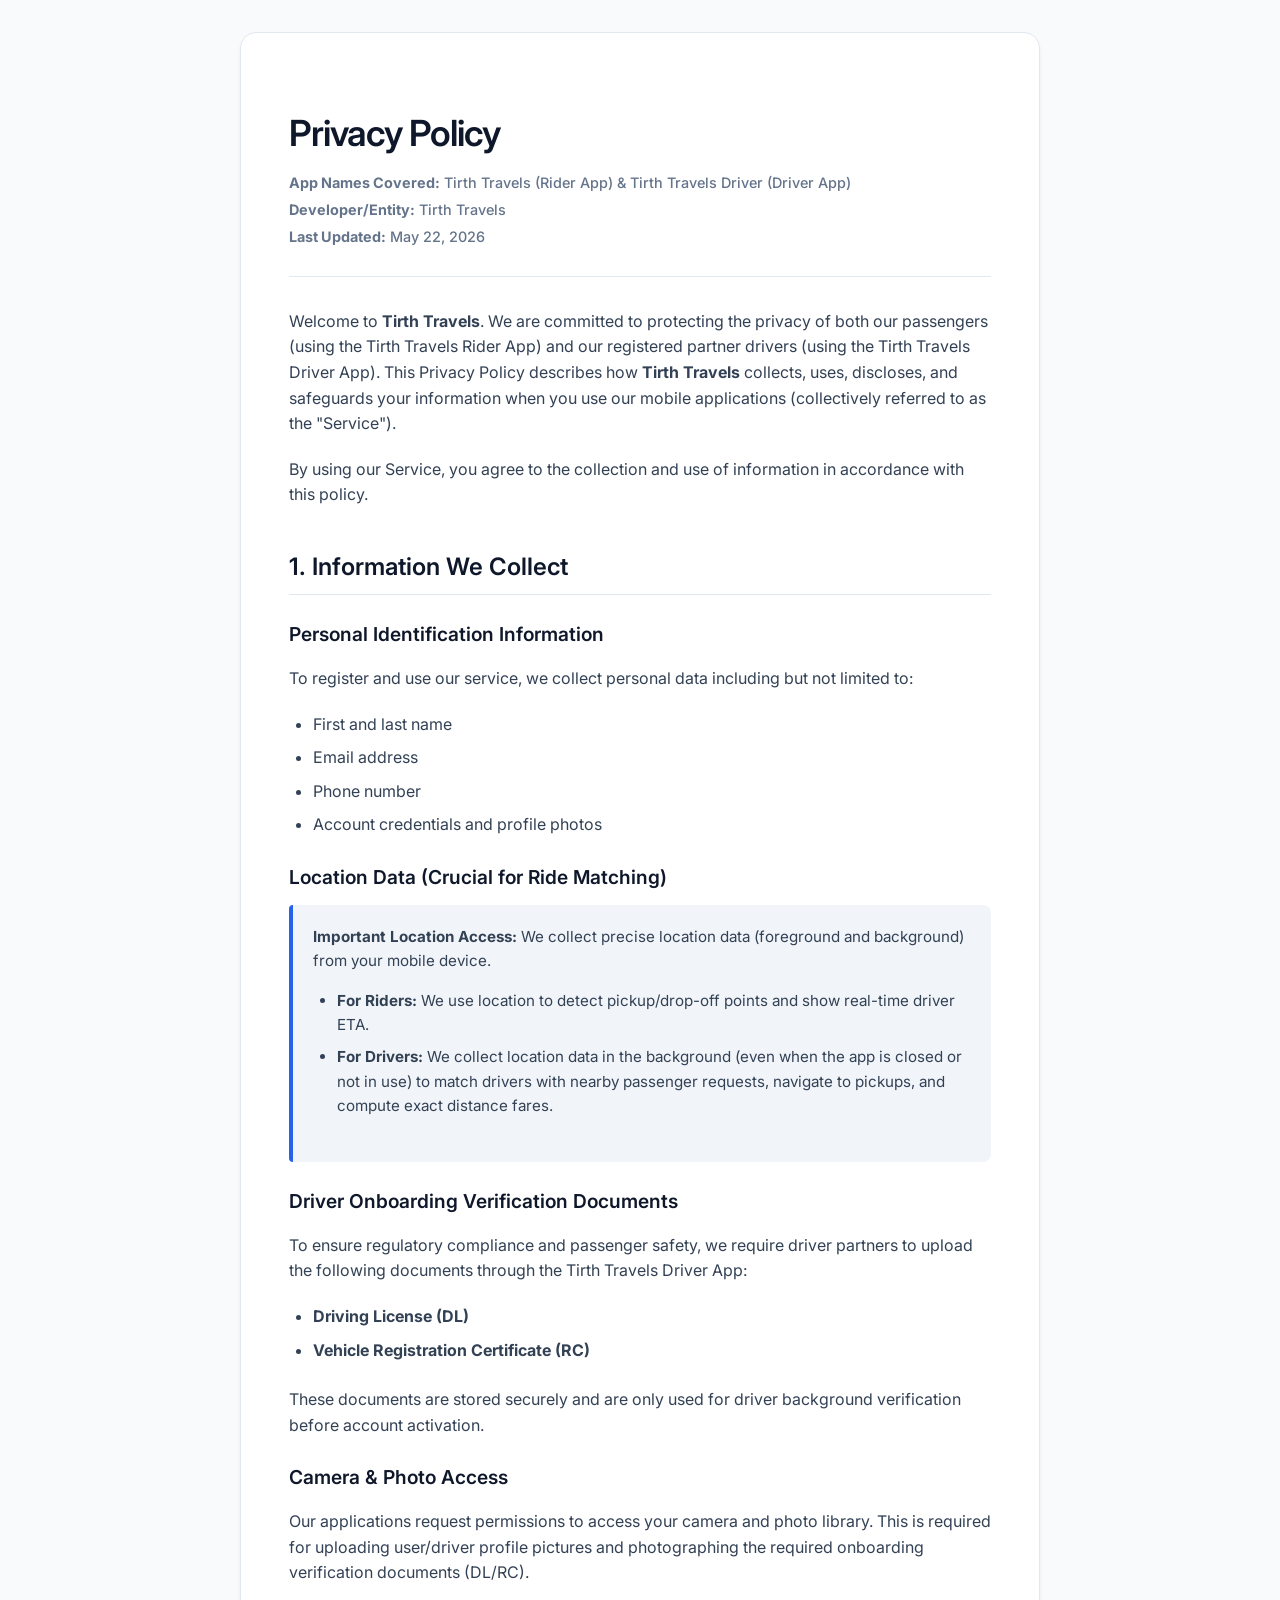
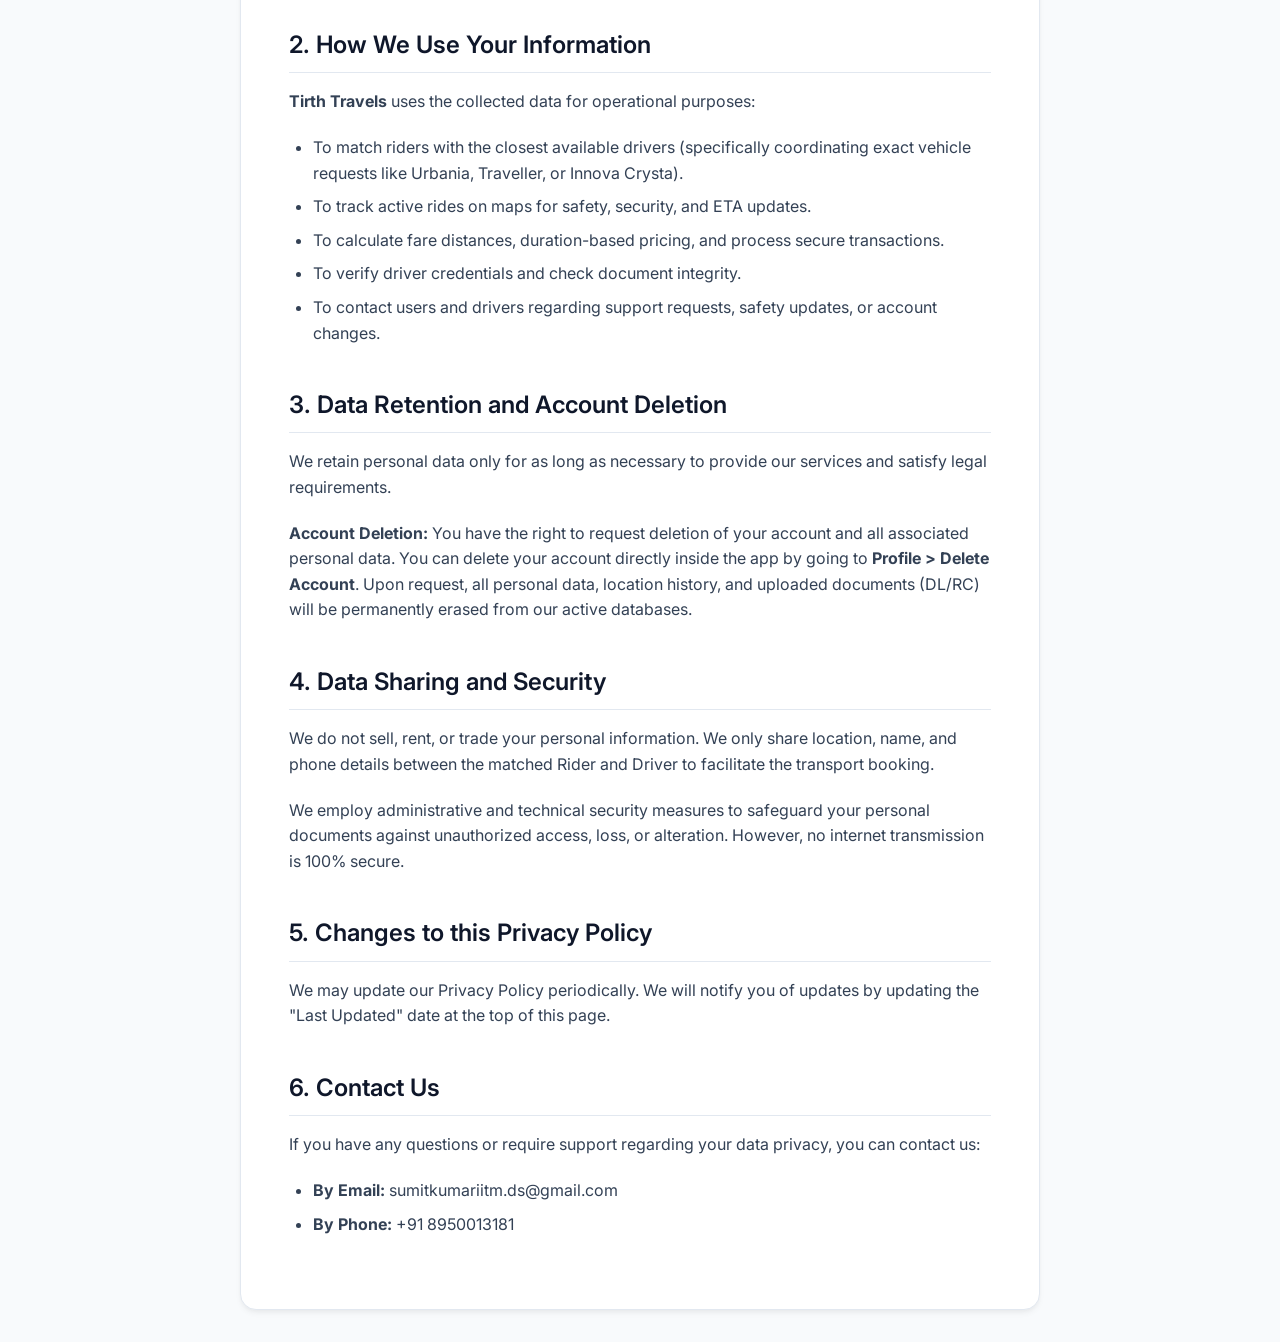
==== commit 8e2c1ddf: "docs: update privacy policy contact details" ====
--- a/privacy_policy.html
+++ b/privacy_policy.html
@@ -195,8 +195,8 @@
         <h2>6. Contact Us</h2>
         <p>If you have any questions or require support regarding your data privacy, you can contact us:</p>
         <ul>
-            <li><strong>By Email:</strong> support@tirthtravels.com</li>
-            <li><strong>By Phone:</strong> +91 7970066317</li>
+            <li><strong>By Email:</strong> sumitkumariitm.ds@gmail.com</li>
+            <li><strong>By Phone:</strong> +91 8950013181</li>
         </ul>
     </div>
 </body>
